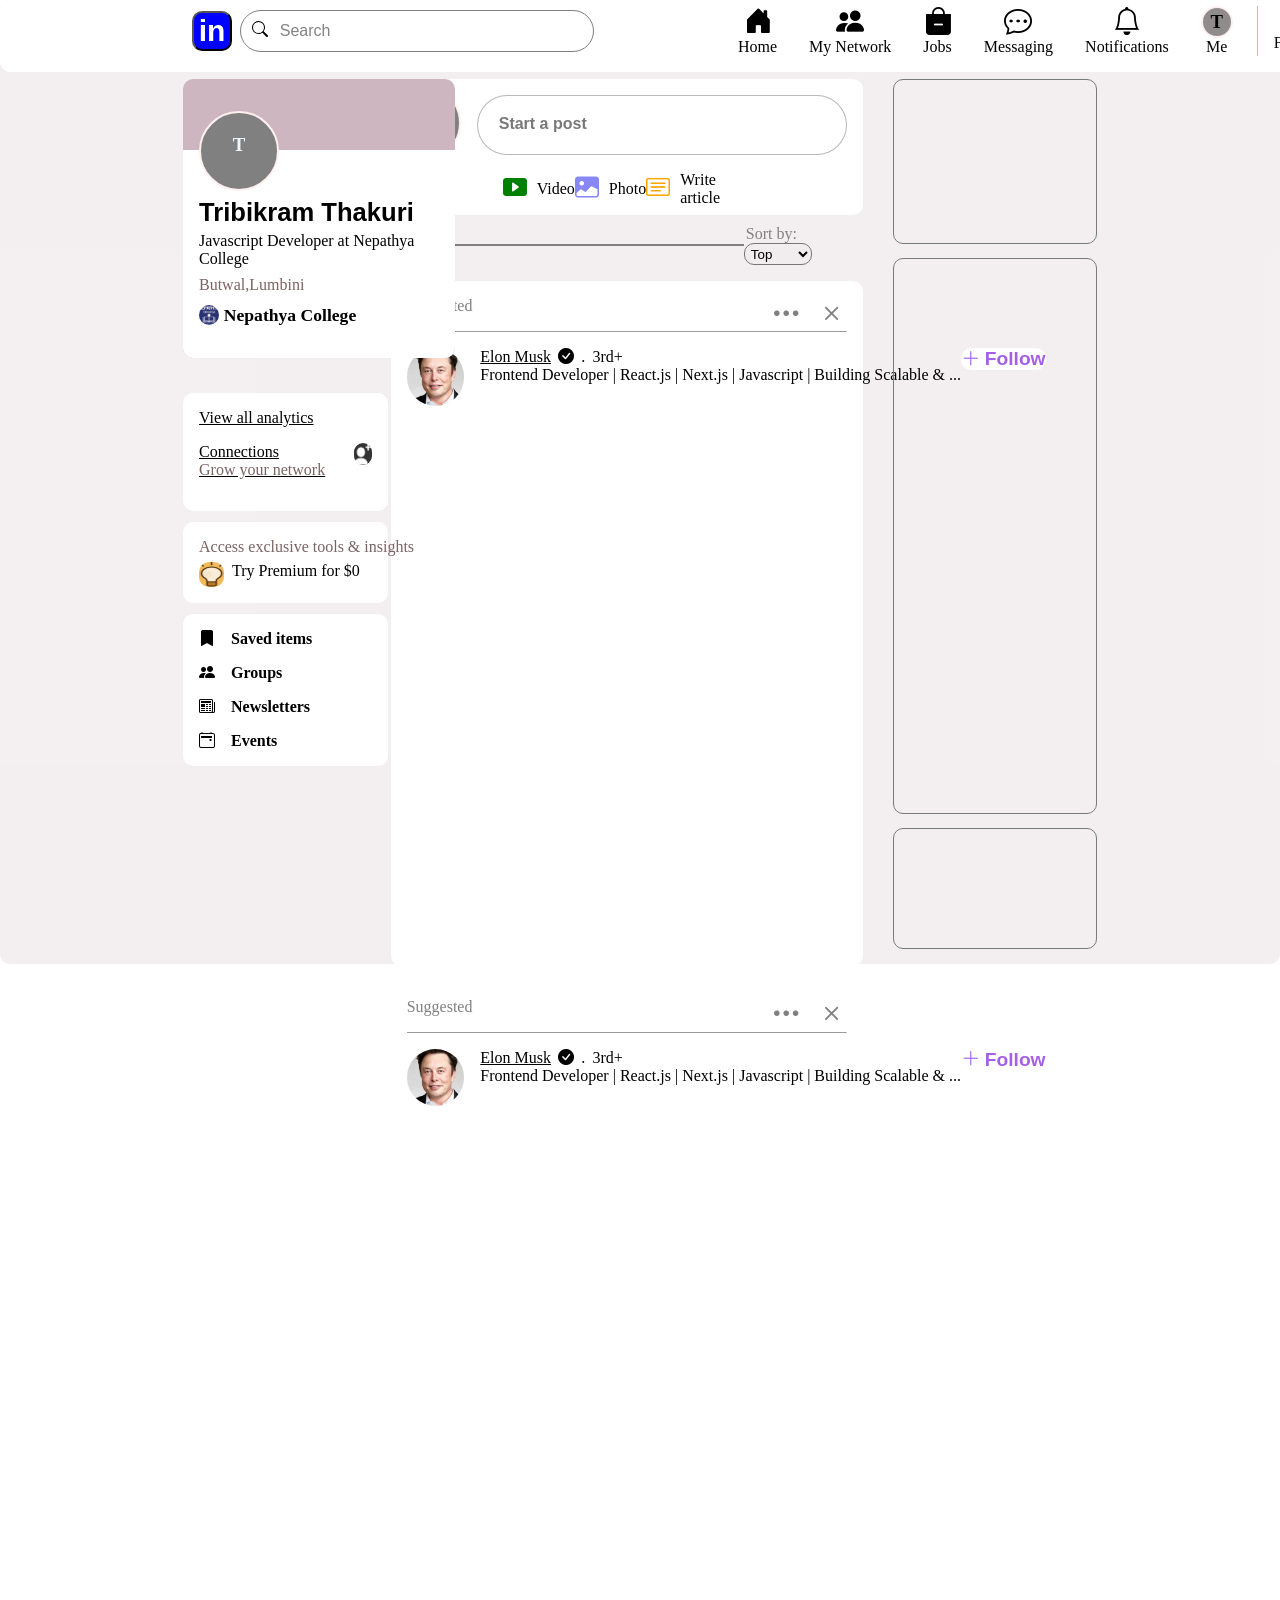
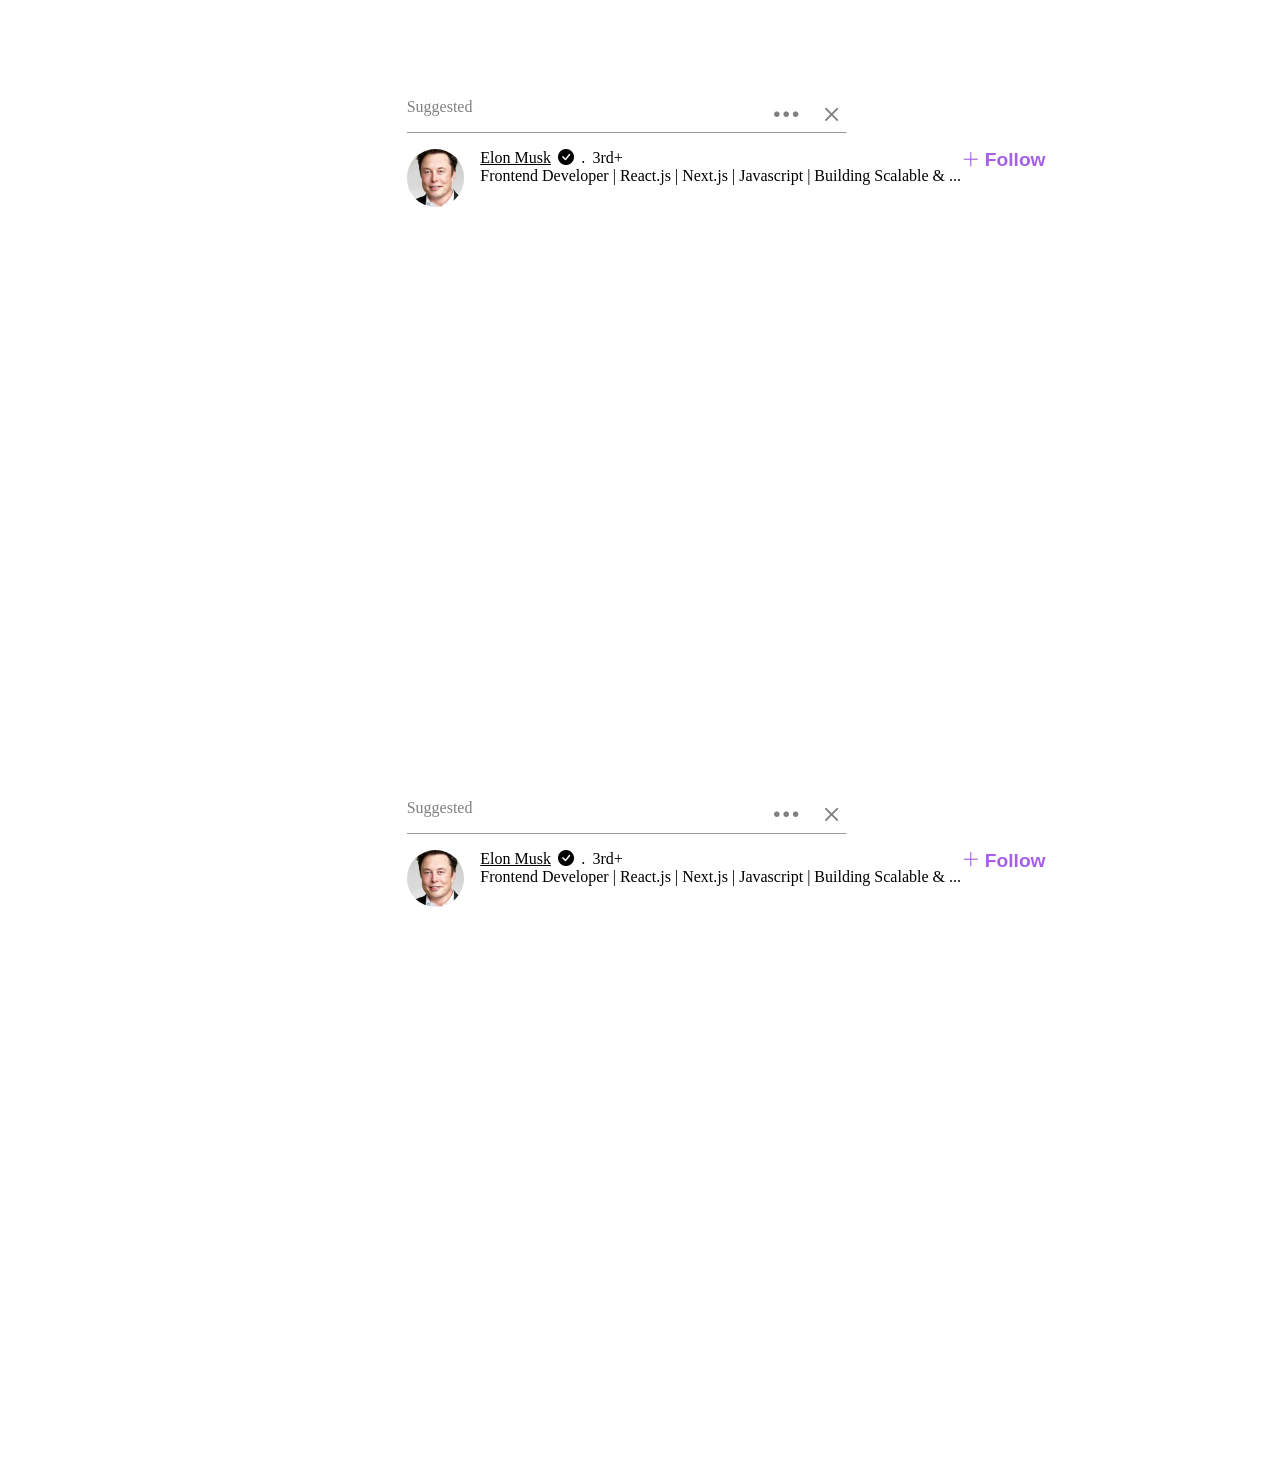
==== index.html @ 41b56f92 "Add initial HTML structure, CSS styles, and image assets for LinkedIn homepage" ====
<!doctype html>
<html lang="en">
  <head>
    <meta charset="UTF-8" />
    <meta name="viewport" content="width=device-width, initial-scale=1.0" />
    <title>LinkedIn</title>
    <link rel="stylesheet" href="./style.css" />
    <link
      rel="stylesheet"
      href="https://cdn.jsdelivr.net/npm/bootstrap-icons@1.13.1/font/bootstrap-icons.min.css"
    />
  </head>
  <body>
    <nav class="navbar">
      <div class="logoNsearch">
        <button class="btn_in">in</button>
        <div class="search-container">
          <input type="text" class="search" placeholder="Search" />
        </div>
      </div>

      <div class="navbar_middle_icon">
        <div class="home">
          <i class="bi bi-house-door-fill"></i>
          <span>Home</span>
        </div>
        <div class="my_network">
          <i class="bi bi-people-fill"></i>
          <span>My Network</span>
        </div>
        <div class="jobs">
          <i class="bi bi-bag-dash-fill"></i>
          <span>Jobs</span>
        </div>
        <div class="messaging">
          <i class="bi bi-chat-dots"></i>
          <span>Messaging</span>
        </div>
        <div class="notification">
          <i class="bi bi-bell"></i>
          <span>Notifications</span>
        </div>
        <div class="me">
          <div class="navbar_profile">
            <h3>T</h3>
          </div>
          <span>Me</span>
        </div>
      </div>
      <div class="navbar_last_icon">
        <div class="business">
          <i class="bi bi-grid-3x3-gap-fill"></i>
          <span>For Business</span>
        </div>
        <div class="try_premium">
          <i class=""></i>
          <span>Try Premium for $0</span>
        </div>
      </div>
    </nav>

    <section class="main_sec">
      <section class="sec" id="sec1">
        <div class="sec1_box1">
          <div class="sec1_box1_profile">
            <h1>T</h1>
          </div>
          <div class="bio">
            <p class="bio_name">Tribikram Thakuri</p>
            <p class="bio_prof">Javascript Developer at Nepathya College</p>
            <p class="bio_address">Butwal,Lumbini</p>
            <div class="bio_college">
              <img
                src="./NepathyaCollege_Web_png-87c6f267.png"
                class="bio_clzLogo"
              />
              <p class="bio_clzName">Nepathya College</p>
            </div>
          </div>
        </div>

        <div class="sec1_box2">
          <a href="#" class="first_link">View all analytics</a>
          <a href="#" class="second_link">
            <div class="second_link_span">
              <span>Connections</span>
              <span class="sec1_box2_second_span">Grow your network</span>
            </div>

            <img src="./download.jpg" alt="add_icon" />
          </a>
        </div>

        <div class="sec1_box3">
          <span class="sec1_box3_firstSpan"
            >Access exclusive tools & insights</span
          >
          <div class="sec1_box3_premium">
            <img
              class="premium_icon"
              src="./stock-vector-icons-logo-set-reactions-emoji-template-connection-modern-vector-like-love-celebrate-hand-giving-2136554535.jpg"
              alt="premium-icon"
            />
            <span class="sec1_box3_secondSpan">Try Premium for $0</span>
          </div>
        </div>

        <div class="sec1_box4">
          <div class="sec1_box4_first">
            <i class="bi bi-bookmark-fill"></i>
            <span class="sec1_box4_span">Saved items</span>
          </div>
          <div class="sec1_box4_second">
            <i class="bi bi-people-fill"></i>
            <span class="sec1_box4_span">Groups</span>
          </div>
          <div class="sec1_box4_third">
            <i class="bi bi-newspaper"></i>
            <span class="sec1_box4_span">Newsletters</span>
          </div>
          <div class="sec1_box4_fourth">
            <i class="bi bi-calendar2-event"></i>
            <span class="sec1_box4_span">Events</span>
          </div>
        </div>
      </section>

      <section class="sec" id="sec2">
        <div class="sec2_box1">
          <div class="sec2_box1_first">
            <div class="sec2_box1_first_flex">
              <div class="sec2_box1_profile">
                <h1>T</h1>
              </div>
              <input
                class="sec2_box1_firstText"
                type="text"
                placeholder="Start a post"
              />
            </div>

            <div class="sec2_box1_second">
              <div class="sec2_box1_video">
                <i class="bi bi-play-btn-fill"></i>
                <span>Video</span>
              </div>
              <div class="sec2_box1_photo">
                <i class="bi bi-image-fill"></i>
                <span>Photo</span>
              </div>
              <div class="sec2_box1_writeArticle">
                <i class="bi bi-card-text"></i>
                <span>Write article</span>
              </div>
            </div>
          </div>
        </div>

        <div class="sec2_extra">
          <div class="hr"></div>

          <div class="sec2_extra_option">
            <label for="selectOption">Sort by:</label>
            <select name="selectOption" id="selectOption">
              <option value="top">Top</option>
              <option value="recent">Recent</option>
            </select>
          </div>
        </div>

        <div class="sec2_box2">
          <div class="top">
            <span class="top_word">Suggested</span>
            <div class="top_icon">
              <i class="bi bi-three-dots"></i>
              <i class="bi bi-x"></i>
            </div>
          </div>

          <hr />

          <div class="bottom">
            <div class="sec2_box2_profile">
              <img src="./images.webp" alt="profile_image" />
            </div>
            <div class="sec2_box2_text">
              <div class="name">
                <a href="#">Elon Musk</a>
                <i class="bi bi-check-circle-fill"></i>
                <span>.</span>
                <span>3rd+</span>
              </div>
              <div class="profession">
                <p>
                  Frontend Developer | React.js | Next.js | Javascript |
                  Building Scalable & ...
                </p>
              </div>
            </div>
            <div class="div_follow">
              <button class="btn_follow">
                <i class="bi bi-plus-lg"></i>
                <span>Follow</span>
              </button>
            </div>
          </div>
        </div>
        <div class="sec2_box2">
          <div class="top">
            <span class="top_word">Suggested</span>
            <div class="top_icon">
              <i class="bi bi-three-dots"></i>
              <i class="bi bi-x"></i>
            </div>
          </div>

          <hr />

          <div class="bottom">
            <div class="sec2_box2_profile">
              <img src="./images.webp" alt="profile_image" />
            </div>
            <div class="sec2_box2_text">
              <div class="name">
                <a href="#">Elon Musk</a>
                <i class="bi bi-check-circle-fill"></i>
                <span>.</span>
                <span>3rd+</span>
              </div>
              <div class="profession">
                <p>
                  Frontend Developer | React.js | Next.js | Javascript |
                  Building Scalable & ...
                </p>
              </div>
            </div>
            <div class="div_follow">
              <button class="btn_follow">
                <i class="bi bi-plus-lg"></i>
                <span>Follow</span>
              </button>
            </div>
          </div>
        </div>
        <div class="sec2_box2">
          <div class="top">
            <span class="top_word">Suggested</span>
            <div class="top_icon">
              <i class="bi bi-three-dots"></i>
              <i class="bi bi-x"></i>
            </div>
          </div>

          <hr />

          <div class="bottom">
            <div class="sec2_box2_profile">
              <img src="./images.webp" alt="profile_image" />
            </div>
            <div class="sec2_box2_text">
              <div class="name">
                <a href="#">Elon Musk</a>
                <i class="bi bi-check-circle-fill"></i>
                <span>.</span>
                <span>3rd+</span>
              </div>
              <div class="profession">
                <p>
                  Frontend Developer | React.js | Next.js | Javascript |
                  Building Scalable & ...
                </p>
              </div>
            </div>
            <div class="div_follow">
              <button class="btn_follow">
                <i class="bi bi-plus-lg"></i>
                <span>Follow</span>
              </button>
            </div>
          </div>
        </div>
        <div class="sec2_box2">
          <div class="top">
            <span class="top_word">Suggested</span>
            <div class="top_icon">
              <i class="bi bi-three-dots"></i>
              <i class="bi bi-x"></i>
            </div>
          </div>

          <hr />

          <div class="bottom">
            <div class="sec2_box2_profile">
              <img src="./images.webp" alt="profile_image" />
            </div>
            <div class="sec2_box2_text">
              <div class="name">
                <a href="#">Elon Musk</a>
                <i class="bi bi-check-circle-fill"></i>
                <span>.</span>
                <span>3rd+</span>
              </div>
              <div class="profession">
                <p>
                  Frontend Developer | React.js | Next.js | Javascript |
                  Building Scalable & ...
                </p>
              </div>
            </div>
            <div class="div_follow">
              <button class="btn_follow">
                <i class="bi bi-plus-lg"></i>
                <span>Follow</span>
              </button>
            </div>
          </div>
        </div>
      </section>

      <section class="sec" id="sec3">
        <div class="sec3_box1"></div>

        <div class="sec3_box2"></div>
        <div class="sec3_box3"></div>
      </section>
    </section>
  </body>
</html>
---- style.css ----
* {
  border-radius: 10px;
  margin: 0;
  padding: 0;
}
body {
  position: relative;
}
.navbar {
  background-color: white;
  /* margin-bottom: 8px; */
  /* margin-top: 8px; */
  /* padding-left: 12rem;
  padding-right: 12rem;
  padding-bottom: 1rem; */
  padding: 0.4rem 12rem 1rem 12rem;
  display: flex;
  gap: 1rem;
  top: 0;
  position: fixed;
  z-index: 100;
}
.logoNsearch {
  display: flex;
  gap: 0.5rem;
  align-items: center;
  & input {
    width: 22rem;
    height: 2.5rem;
    border-radius: 4rem;
    border: 1px solid grey;
    outline: none;
  }
  input::placeholder {
    color: rgb(132, 131, 131);
    font-weight: 100;
  }
}
.search-container {
  position: relative;
}

.search-container::before {
  content: url("data:image/svg+xml,<svg xmlns='http://www.w3.org/2000/svg' width='16' height='16' fill='currentColor' class='bi bi-search' viewBox='0 0 16 16'><path d='M11.742 10.344a6.5 6.5 0 1 0-1.397 1.398h-.001q.044.06.098.115l3.85 3.85a1 1 0 0 0 1.415-1.414l-3.85-3.85a1 1 0 0 0-.115-.1zM12 6.5a5.5 5.5 0 1 1-11 0 5.5 5.5 0 0 1 11 0'/></svg>");
  position: absolute;
  left: 12px;
  top: 50%;
  transform: translateY(-50%);
  color: gray;
  pointer-events: none;
}

.search {
  &::placeholder {
    padding-left: 11%;
  }
}
.btn_in {
  background-color: blue;
  color: white;
  align-items: center;
  font-size: 30px;
  font-weight: 600;
  height: 2.5rem;
  width: 2.5rem;
  border-radius: none;
}
.navbar_middle_icon {
  display: flex;
  gap: 2rem;
  align-items: center;
  border-right: 1px solid rgb(220, 175, 175);
  border-top-right-radius: 0;
  border-bottom-right-radius: 0;
  padding-right: 1.5rem;
  margin-left: 8rem;
}
.home {
  display: flex;
  flex-direction: column;
  justify-content: center;
  text-align: center;
  &:hover {
    cursor: pointer;
  }
  & i {
    font-size: 28px;
  }
}
.my_network {
  display: flex;
  flex-direction: column;
  justify-content: center;
  text-align: center;
  &:hover {
    cursor: pointer;
  }
  & i {
    font-size: 28px;
  }
  & span {
    white-space: nowrap;
  }
}
.jobs {
  display: flex;
  flex-direction: column;
  justify-content: center;
  text-align: center;
  &:hover {
    cursor: pointer;
  }
  & i {
    font-size: 28px;
  }
}
.messaging {
  display: flex;
  flex-direction: column;
  justify-content: center;
  text-align: center;
  &:hover {
    cursor: pointer;
  }
  & i {
    font-size: 28px;
  }
}
.notification {
  display: flex;
  flex-direction: column;
  justify-content: center;
  text-align: center;
  &:hover {
    cursor: pointer;
  }
  & i {
    font-size: 28px;
  }
}
.me {
  display: flex;
  flex-direction: column;
  justify-content: center;
  text-align: center;
  &:hover {
    cursor: pointer;
  }
}
.navbar_profile {
  border-radius: 50%;
  border: 2px solid rgb(255, 240, 240);
  height: 2rem;
  width: 2rem;
  background-color: rgb(144, 140, 140);
  box-sizing: border-box;
  align-items: center;
  display: flex;
  justify-content: center;
}

.navbar_last_icon {
  display: flex;
  gap: 1rem;
}
.business {
  display: flex;
  flex-direction: column;
  justify-content: center;
  text-align: center;
  &:hover {
    cursor: pointer;
  }
  & i {
    font-size: 20px;
  }
  & span {
    white-space: nowrap;
  }
}
.try_premium {
  display: flex;
  flex-direction: column;
  justify-content: center;
  /* text-align: center; */
  align-items: center;
  &:hover {
    cursor: pointer;
  }
  & i {
    font-size: 20px;
    color: goldenrod;
    width: 1.2rem;
    height: 1.2rem;
    border-radius: unset;
    background: linear-gradient(
      45deg,
      goldenrod,
      goldenrod,
      goldenrod,
      goldenrod,
      goldenrod,
      goldenrod,
      goldenrod,
      goldenrod,
      goldenrod,
      goldenrod,
      goldenrod,
      goldenrod,
      goldenrod,
      goldenrod,
      goldenrod,
      goldenrod,
      goldenrod,
      goldenrod,
      goldenrod,
      goldenrod,
      goldenrod,
      goldenrod,
      goldenrod,
      goldenrod,
      goldenrod,
      goldenrod,
      goldenrod,
      goldenrod,
      goldenrod,
      goldenrod,
      goldenrod,
      black 50%,
      goldenrod,
      goldenrod,
      goldenrod,
      goldenrod,
      goldenrod,
      goldenrod,
      goldenrod,
      goldenrod,
      goldenrod,
      goldenrod,
      goldenrod,
      goldenrod
    );
  }
  & span {
    white-space: nowrap;
  }
}

.main_sec {
  background-color: rgba(241, 236, 238, 0.813);
  display: flex;
  flex-direction: row;
  padding-left: 10.5rem;
  padding-right: 10.5rem;
  padding-top: 4rem;
  height: 100vh;
  position: relative !important;
}
.sec {
  margin: 15px;
}
#sec1 {
  width: 16%;
  display: flex;
  flex-direction: column;
  position: fixed !important;
  /* top: 20%; */
}
#sec2 {
  width: 50%;
  padding-left: 22%;
}
#sec3 {
  width: 45%;
}
.sec1_box1 {
  height: 30%;
  min-width: 17rem;
  background-color: rgb(205, 182, 191);
  /* padding: 1rem; */
  /* border: 1px solid rgb(117, 125, 120); */
  /* border-radius: 7px; */
}
.sec1_box2 {
  height: 10%;
  margin-top: 35px;
  /* border: 1px solid rgb(117, 125, 120); */
  padding: 1rem;
  display: flex;
  flex-direction: column;
  background-color: white;
  /* border-radius: 7px; */
}
.sec1_box3 {
  height: 7%;
  margin-top: 11px;
  /* border: 1px solid rgb(117, 125, 120); */
  padding: 1rem;
  background-color: white;
  /* border-radius: 7px; */
}
.sec1_box4 {
  height: 15%;
  margin-top: 11px;
  /* border: 1px solid rgb(117, 125, 120); */
  padding: 1rem;
  background-color: white;
  /* border-radius: 7px; */
  display: flex;
  flex-direction: column;
  gap: 1rem;
}
.sec2_box1 {
  height: 12%;
  background-color: white;
  padding: 1rem !important;
}
.sec2_box2 {
  height: 75%;
  padding: 1rem;
  /* border: 1px solid rgb(117, 125, 120); */
  margin-top: 16px;
  /* border-radius: 7px; */
  background-color: white;
}
.sec3_box1 {
  height: 15%;
  border: 1px solid rgb(117, 125, 120);
  padding: 1rem;
}
.sec3_box2 {
  height: 60%;
  border: 1px solid rgb(117, 125, 120);
  margin-top: 14px;
  padding: 1rem;
}
.sec3_box3 {
  height: 10%;
  border: 1px solid rgb(117, 125, 120);
  margin-top: 14px;
  padding: 1rem;
}

.sec1_box1_profile {
  border-radius: 50%;
  border: 2px solid rgb(255, 240, 240);
  height: 5rem;
  width: 5rem;
  background-color: gray;
  box-sizing: border-box;
  position: absolute;
  margin-left: 1rem;
  margin-top: 2rem;
  padding: 1.3rem;
  &:hover {
    cursor: pointer;
  }
}
h1 {
  display: flex;
  justify-content: center;
  color: aliceblue;
}

.bio {
  background-color: white;
  height: 68%;
  padding: 1rem;
  margin-top: 26%;
  border-top-left-radius: 0;
  border-top-right-radius: 0;
}

.bio_name {
  white-space: nowrap;
  font-size: 1.6em;
  font-weight: 600;
  font-family: "Gill Sans", "Gill Sans MT", Calibri, "Trebuchet MS", sans-serif;
  margin-top: 2rem;
  &:hover {
    cursor: pointer;
  }
}
.bio_prof {
  font-size: 1em;
  margin-top: 0.3rem;
  &:hover {
    cursor: pointer;
  }
}
.bio_address {
  font-size: 1em;
  margin-top: 0.5rem;
  color: rgb(123, 99, 99);
  &:hover {
    cursor: pointer;
  }
}
.bio_college {
  display: flex;
  align-items: center;
  gap: 0.3rem;
  margin-top: 0.7rem;
  margin-bottom: 1rem;
  &:hover {
    cursor: pointer;
  }
}
.bio_clzLogo {
  height: 20px;
  width: 20px;
  border-radius: 50%;
  &:hover {
    cursor: pointer;
  }
}
.bio_clzName {
  font-size: 1.1em;
  font-weight: bold;
  font-family: "Times New Roman", Times, serif;
  &:hover {
    cursor: pointer;
  }
}
a {
  color: black;
  margin-bottom: 1rem;
  font-family: Cambria, Cochin, Georgia, Times, "Times New Roman", serif;
}
.sec1_box2_second_span {
  display: flex;
  color: rgb(123, 99, 99);
}
a img {
  height: 22px;
  width: 18px;
  background-color: black;
}
.second_link {
  display: flex;
  justify-content: space-between;
}
.sec1_box3_firstSpan {
  color: rgb(123, 99, 99);
  font-weight: lighter;
  white-space: nowrap;
}
.sec1_box3 {
  &:hover {
    cursor: pointer;
    .sec1_box3_secondSpan {
      color: rgb(85, 72, 201);
    }
  }
}
.sec1_box3_premium {
  display: flex;
  gap: 0.5rem;
  margin-top: 0.4rem;
}

.premium_icon {
  width: 25px;
  height: 25px;
}

.sec1_box4_first {
  /* padding-left: 1rem; */
  display: flex;
  gap: 1rem;
  &:hover {
    cursor: pointer;
  }
}
.sec1_box4_second {
  /* padding-left: 1rem; */
  display: flex;
  gap: 1rem;
  &:hover {
    cursor: pointer;
  }
}
.sec1_box4_third {
  /* padding-left: 1rem; */
  display: flex;
  gap: 1rem;
  &:hover {
    cursor: pointer;
  }
}
.sec1_box4_fourth {
  /* padding-left: 1rem; */
  display: flex;
  gap: 1rem;
  &:hover {
    cursor: pointer;
  }
}
.first_img {
  width: 25px;
  height: 25px;
}
.second_img {
  width: 25px;
  height: 25px;
}
.third_img {
  width: 25px;
  height: 25px;
}
.fourth_img {
  width: 25px;
  height: 25px;
}
.sec1_box4_span {
  font-weight: bold;
}

.sec2_box1_profile {
  border-radius: 50%;
  border: 2px solid rgb(255, 240, 240);
  height: 3.5rem;
  width: 3.5rem;
  background-color: gray;
  box-sizing: border-box;
  margin-left: 1rem;
  /* margin-top: 1rem; */
  display: flex;
  justify-content: center;
  align-items: center;

  &:hover {
    cursor: pointer;
  }
}
.sec2_box1_first_flex {
  display: flex;
  gap: 1rem;
}
.sec2_box1_firstText {
  width: 34rem;
  height: 3rem;
  border-radius: 4rem;
  border: 0.3px solid rgba(128, 128, 128, 0.553);
  outline: none;
  padding: 0.3rem;
  &:hover {
    cursor: pointer;
    background-color: rgb(247, 241, 241);
  }
}
input::placeholder {
  font-weight: bold;
  color: rgba(0, 0, 0, 0.53);
  font-size: 1.2em;
  padding: 1rem;
}
.sec2_box1_second {
  padding: 1rem;
  padding-left: 6rem;
  padding-right: 6rem;
  display: flex;
  justify-content: space-between;
}
.sec2_box1_video {
  gap: 10px;
  display: flex;
  align-items: center;
  &:hover {
    cursor: pointer;
  }
}
.sec2_box1_photo {
  gap: 10px;
  display: flex;
  align-items: center;
  &:hover {
    cursor: pointer;
  }
}
.sec2_box1_writeArticle {
  gap: 10px;
  display: flex;
  align-items: center;
  &:hover {
    cursor: pointer;
  }
}

.sec2_box1_second i {
  font-size: 24px;
}
.sec2_box1_video i {
  color: green;
}
.sec2_box1_photo i {
  color: rgb(135, 135, 245);
}
.sec2_box1_writeArticle i {
  color: orange;
}

.sec2_extra {
  display: flex;
  margin-top: 0.6rem;
  justify-content: space-between;
  align-items: center;
  & .hr {
    cursor: pointer;
    border-bottom: 2px solid grey;
    width: 80%;
    border-radius: unset;
  }
}
.sec2_extra_option {
  & label,
  select {
    padding: 0.1rem;

    &:hover {
      cursor: pointer !important;
    }
  }
  &:hover {
    cursor: pointer !important;
  }
}
.sec2_extra_option label {
  color: grey;
}
.sec2_extra_option select {
  background-color: rgba(241, 236, 238, 0.813);
}
.top {
  display: flex;
  justify-content: space-between;
}
.top_word {
  color: grey;
}
.top_icon {
  display: flex;
  gap: 1rem;
}
.top_icon i {
  font-size: 30px;
  font-weight: lighter;
  color: gray;
  &:hover {
    cursor: pointer;
  }
}
.sec2_box2 hr {
  border-bottom: 0px solid grey;
}

.sec2_box2_profile img {
  object-fit: cover;
  width: 3.6rem;
  aspect-ratio: 1/1;
  border-radius: 50%;
  &:hover {
    cursor: pointer;
  }
}

.bottom {
  margin-top: 1rem;
  display: flex;
  margin-left: 0;
}
.sec2_box2_text {
  margin: 1rem;
  margin-top: 0;
  margin-right: 0;
  &:hover {
    cursor: pointer;
  }
  & a:hover {
    color: blue;
  }
  & i,
  span {
    margin-left: 0.2rem;
  }
  .profession {
    & p {
      &:hover {
        cursor: pointer;
      }
      white-space: nowrap;
    }
  }
}

.btn_follow {
  background-color: white;
  font-size: larger;
  font-weight: bold;
  border: none;
  display: flex;
  gap: 0.3rem;
  align-items: center;
  color: rgb(166, 96, 231);
}
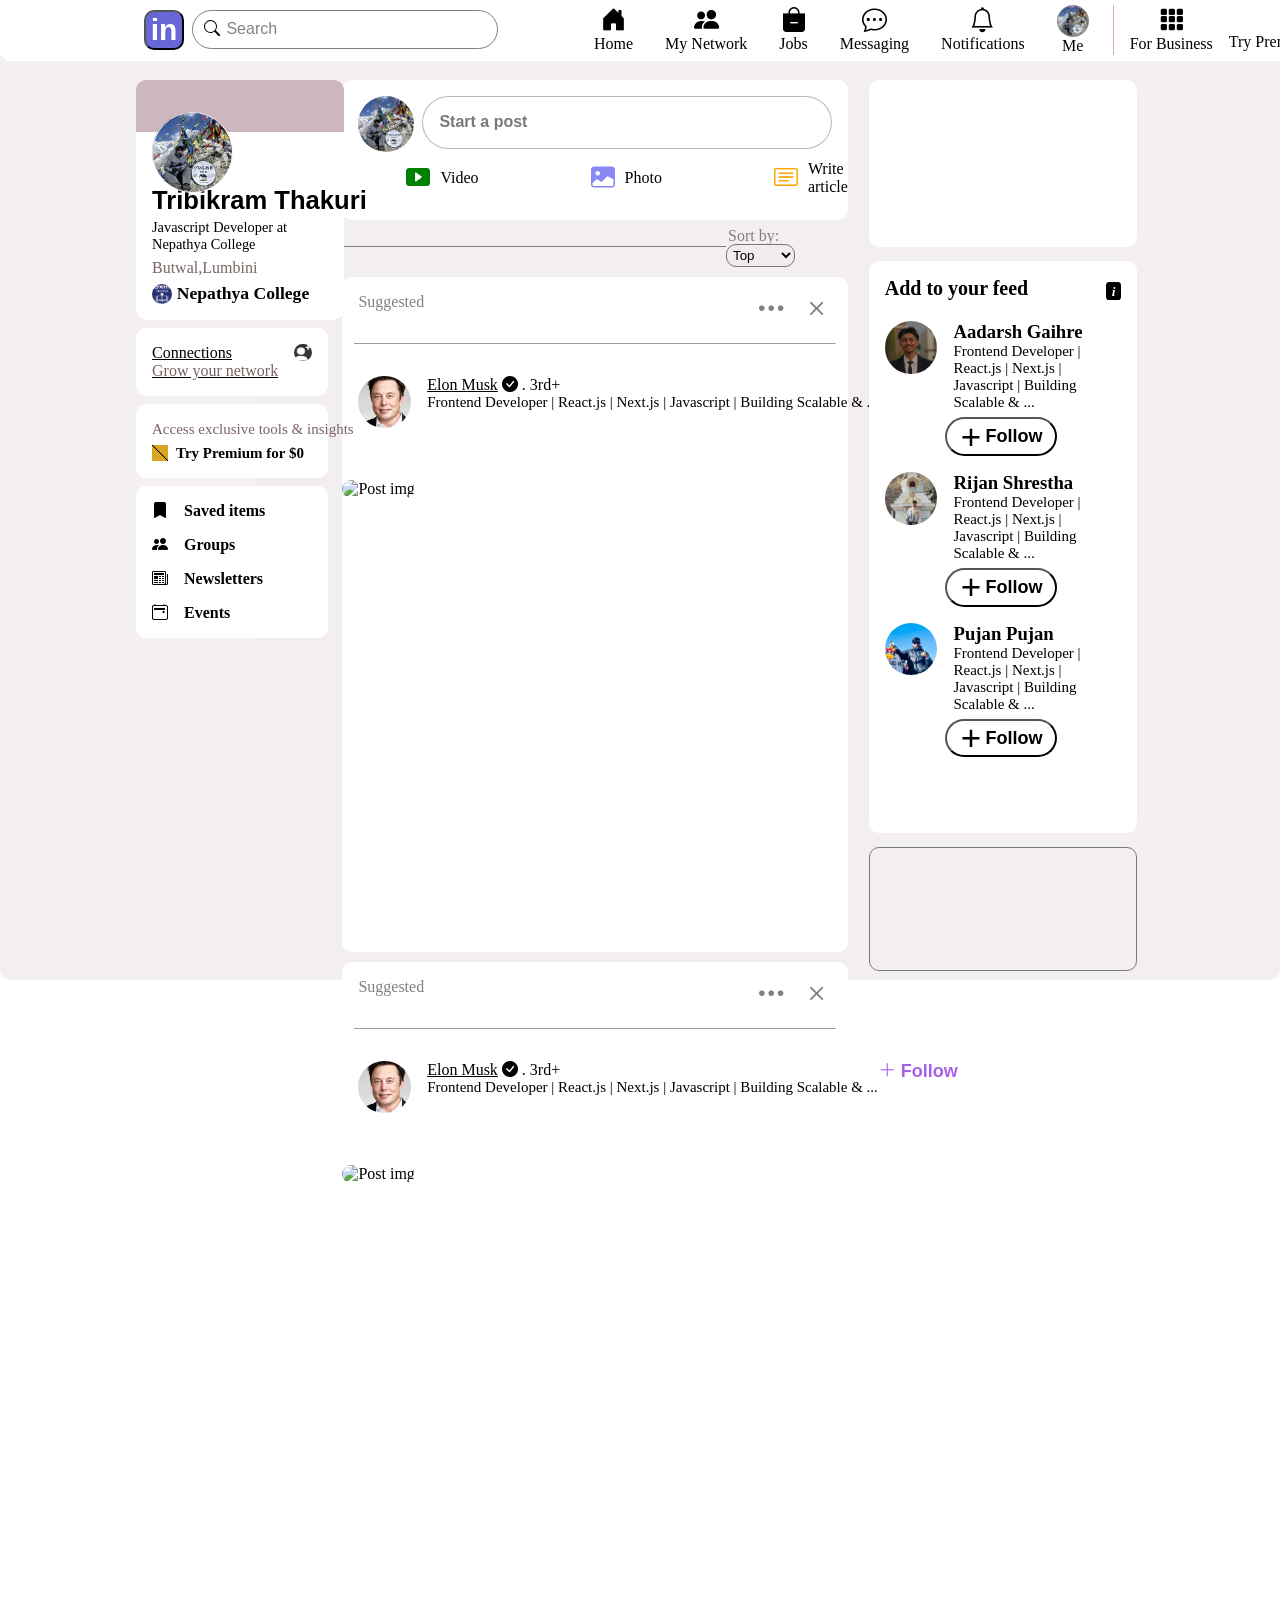
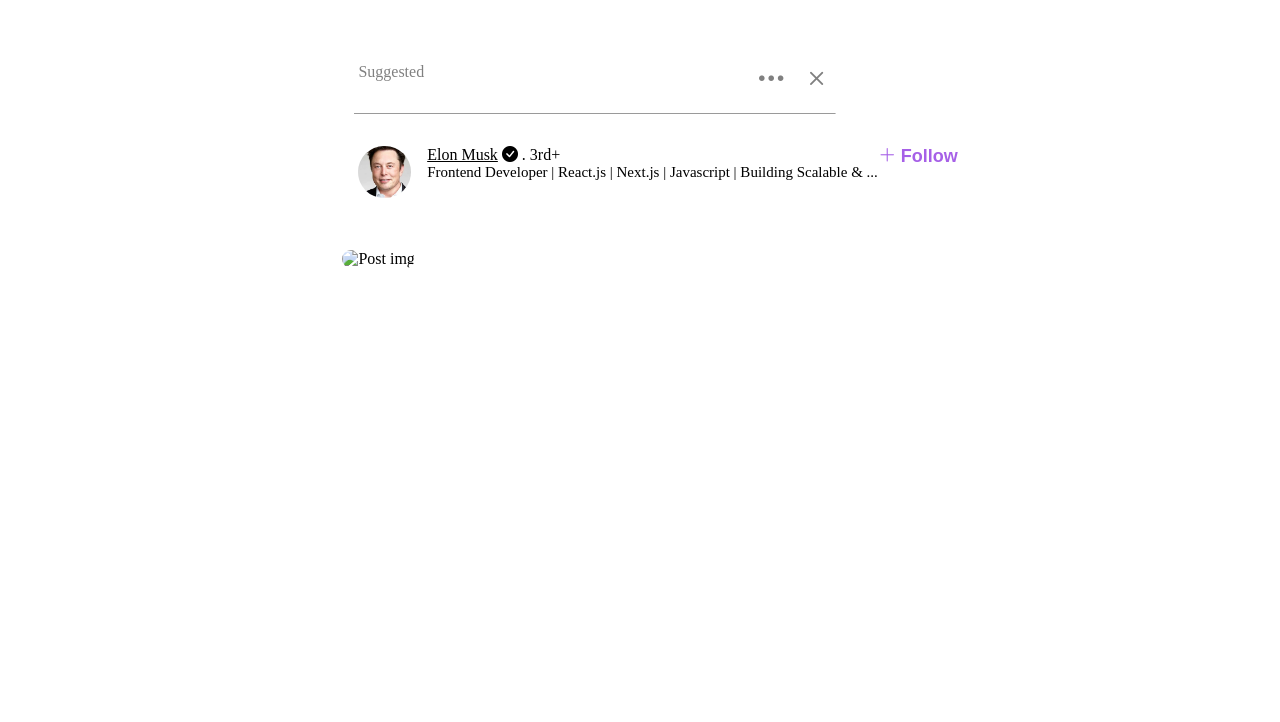
==== commit 3314b151: "Add new images and update HTML structure for profile sections" ====
--- a/index.html
+++ b/index.html
@@ -13,7 +13,9 @@
   <body>
     <nav class="navbar">
       <div class="logoNsearch">
-        <button class="btn_in">in</button>
+        <button class="btn_in">
+          <span class="txt_in">in</span>
+        </button>
         <div class="search-container">
           <input type="text" class="search" placeholder="Search" />
         </div>
@@ -42,7 +44,7 @@
         </div>
         <div class="me">
           <div class="navbar_profile">
-            <h3>T</h3>
+            <img src="./IMG_8047_result.jpg" alt="" />
           </div>
           <span>Me</span>
         </div>
@@ -53,7 +55,7 @@
           <span>For Business</span>
         </div>
         <div class="try_premium">
-          <i class=""></i>
+          <i></i>
           <span>Try Premium for $0</span>
         </div>
       </div>
@@ -63,7 +65,7 @@
       <section class="sec" id="sec1">
         <div class="sec1_box1">
           <div class="sec1_box1_profile">
-            <h1>T</h1>
+            <img src="./IMG_8047_result.jpg" alt="" />
           </div>
           <div class="bio">
             <p class="bio_name">Tribikram Thakuri</p>
@@ -80,7 +82,6 @@
         </div>
 
         <div class="sec1_box2">
-          <a href="#" class="first_link">View all analytics</a>
           <a href="#" class="second_link">
             <div class="second_link_span">
               <span>Connections</span>
@@ -95,12 +96,8 @@
           <span class="sec1_box3_firstSpan"
             >Access exclusive tools & insights</span
           >
-          <div class="sec1_box3_premium">
-            <img
-              class="premium_icon"
-              src="./stock-vector-icons-logo-set-reactions-emoji-template-connection-modern-vector-like-love-celebrate-hand-giving-2136554535.jpg"
-              alt="premium-icon"
-            />
+          <div class="sec1_try_premium">
+            <i class=""></i>
             <span class="sec1_box3_secondSpan">Try Premium for $0</span>
           </div>
         </div>
@@ -130,7 +127,7 @@
           <div class="sec2_box1_first">
             <div class="sec2_box1_first_flex">
               <div class="sec2_box1_profile">
-                <h1>T</h1>
+                <img src="./IMG_8047_result.jpg" alt="" />
               </div>
               <input
                 class="sec2_box1_firstText"
@@ -167,7 +164,6 @@
             </select>
           </div>
         </div>
-
         <div class="sec2_box2">
           <div class="top">
             <span class="top_word">Suggested</span>
@@ -197,14 +193,19 @@
                 </p>
               </div>
             </div>
-            <div class="div_follow">
-              <button class="btn_follow">
-                <i class="bi bi-plus-lg"></i>
-                <span>Follow</span>
-              </button>
-            </div>
-          </div>
-        </div>
+            <button class="btn_follow">
+              <i class="bi bi-plus-lg"></i>
+              <span>Follow</span>
+            </button>
+          </div>
+          <div class="sec2_img">
+            <img
+              src="https://picsum.photos/seed/linkedin-10/624/354"
+              alt="Post img"
+            />
+          </div>
+        </div>
+
         <div class="sec2_box2">
           <div class="top">
             <span class="top_word">Suggested</span>
@@ -234,14 +235,19 @@
                 </p>
               </div>
             </div>
-            <div class="div_follow">
-              <button class="btn_follow">
-                <i class="bi bi-plus-lg"></i>
-                <span>Follow</span>
-              </button>
-            </div>
-          </div>
-        </div>
+            <button class="btn_follow">
+              <i class="bi bi-plus-lg"></i>
+              <span>Follow</span>
+            </button>
+          </div>
+          <div class="sec2_img">
+            <img
+              src="https://picsum.photos/seed/linkedin-10/624/354"
+              alt="Post img"
+            />
+          </div>
+        </div>
+
         <div class="sec2_box2">
           <div class="top">
             <span class="top_word">Suggested</span>
@@ -271,57 +277,99 @@
                 </p>
               </div>
             </div>
-            <div class="div_follow">
-              <button class="btn_follow">
-                <i class="bi bi-plus-lg"></i>
-                <span>Follow</span>
-              </button>
-            </div>
-          </div>
-        </div>
-        <div class="sec2_box2">
-          <div class="top">
-            <span class="top_word">Suggested</span>
-            <div class="top_icon">
-              <i class="bi bi-three-dots"></i>
-              <i class="bi bi-x"></i>
-            </div>
-          </div>
-
-          <hr />
-
-          <div class="bottom">
-            <div class="sec2_box2_profile">
-              <img src="./images.webp" alt="profile_image" />
-            </div>
-            <div class="sec2_box2_text">
-              <div class="name">
-                <a href="#">Elon Musk</a>
-                <i class="bi bi-check-circle-fill"></i>
-                <span>.</span>
-                <span>3rd+</span>
-              </div>
-              <div class="profession">
-                <p>
-                  Frontend Developer | React.js | Next.js | Javascript |
-                  Building Scalable & ...
-                </p>
-              </div>
-            </div>
-            <div class="div_follow">
-              <button class="btn_follow">
-                <i class="bi bi-plus-lg"></i>
-                <span>Follow</span>
-              </button>
-            </div>
+            <button class="btn_follow">
+              <i class="bi bi-plus-lg"></i>
+              <span>Follow</span>
+            </button>
+          </div>
+          <div class="sec2_img">
+            <img
+              src="https://picsum.photos/seed/linkedin-10/624/354"
+              alt="Post img"
+            />
           </div>
         </div>
       </section>
 
       <section class="sec" id="sec3">
         <div class="sec3_box1"></div>
-
-        <div class="sec3_box2"></div>
+        <div class="sec3_box2">
+          <div class="add_to_feed">
+            <span class="text_feed">Add to your feed</span>
+            <span class="i">i</span>
+          </div>
+          <div class="follow_ppl">
+            <div class="follow_ppl_first">
+              <div class="sec2_box2_profile">
+                <img src="./155184299.jpg" alt="profile_image" />
+              </div>
+              <div class="follow_ppl_first_text">
+                <div class="name">
+                  <h3 href="#">Aadarsh Gaihre</h3>
+                </div>
+                <div class="profession">
+                  <p>
+                    Frontend Developer | React.js | Next.js | Javascript |
+                    Building Scalable & ...
+                  </p>
+                </div>
+              </div>
+            </div>
+            <button class="follow_ppl_btn">
+              <i>+</i>
+              <span>Follow</span>
+            </button>
+
+            <div class="follow_ppl_second">
+              <div class="sec2_box2_profile">
+                <img
+                  src="./WhatsApp Image 2026-03-18 at 2.16.47 PM.jpeg"
+                  alt="profile_image"
+                />
+              </div>
+              <div class="follow_ppl_second_text">
+                <div class="name">
+                  <h3 href="#">Rijan Shrestha</h3>
+                </div>
+                <div class="profession">
+                  <p>
+                    Frontend Developer | React.js | Next.js | Javascript |
+                    Building Scalable & ...
+                  </p>
+                </div>
+              </div>
+            </div>
+            <button class="follow_ppl_btn">
+              <i>+</i>
+              <span>Follow</span>
+            </button>
+
+            <div class="follow_ppl_third">
+              <div class="sec2_box2_profile">
+                <img
+                  src="./WhatsApp Image 2026-03-18 at 2.23.04 PM.jpeg"
+                  alt="profile_image"
+                />
+              </div>
+              <div class="follow_ppl_third_text">
+                <div class="name">
+                  <h3 href="#">Pujan Pujan</h3>
+                </div>
+                <div class="profession">
+                  <p>
+                    Frontend Developer | React.js | Next.js | Javascript |
+                    Building Scalable & ...
+                  </p>
+                </div>
+              </div>
+            </div>
+            <button class="follow_ppl_btn">
+              <i>+</i>
+              <span>Follow</span>
+            </button>
+          </div>
+        </div>
+
         <div class="sec3_box3"></div>
       </section>
     </section>
--- a/style.css
+++ b/style.css
@@ -8,13 +8,12 @@
 }
 .navbar {
   background-color: white;
-  /* margin-bottom: 8px; */
-  /* margin-top: 8px; */
-  /* padding-left: 12rem;
-  padding-right: 12rem;
-  padding-bottom: 1rem; */
-  padding: 0.4rem 12rem 1rem 12rem;
-  display: flex;
+  padding-left: 9rem;
+  padding-right: 9rem !important;
+  padding-bottom: 0.4rem;
+  padding-top: 0.3rem;
+  display: flex;
+  align-items: center;
   gap: 1rem;
   top: 0;
   position: fixed;
@@ -25,8 +24,8 @@
   gap: 0.5rem;
   align-items: center;
   & input {
-    width: 22rem;
-    height: 2.5rem;
+    width: 19rem;
+    height: 2.3rem;
     border-radius: 4rem;
     border: 1px solid grey;
     outline: none;
@@ -56,14 +55,17 @@
   }
 }
 .btn_in {
-  background-color: blue;
+  background-color: rgba(86, 86, 212, 0.897);
   color: white;
   align-items: center;
-  font-size: 30px;
-  font-weight: 600;
+  font-size: 22px;
   height: 2.5rem;
   width: 2.5rem;
   border-radius: none;
+}
+.txt_in {
+  font-weight: 900;
+  font-size: 30px;
 }
 .navbar_middle_icon {
   display: flex;
@@ -73,7 +75,7 @@
   border-top-right-radius: 0;
   border-bottom-right-radius: 0;
   padding-right: 1.5rem;
-  margin-left: 8rem;
+  margin-left: 5rem;
 }
 .home {
   display: flex;
@@ -84,7 +86,7 @@
     cursor: pointer;
   }
   & i {
-    font-size: 28px;
+    font-size: 25px;
   }
 }
 .my_network {
@@ -96,7 +98,7 @@
     cursor: pointer;
   }
   & i {
-    font-size: 28px;
+    font-size: 25px;
   }
   & span {
     white-space: nowrap;
@@ -111,7 +113,7 @@
     cursor: pointer;
   }
   & i {
-    font-size: 28px;
+    font-size: 25px;
   }
 }
 .messaging {
@@ -123,7 +125,7 @@
     cursor: pointer;
   }
   & i {
-    font-size: 28px;
+    font-size: 25px;
   }
 }
 .notification {
@@ -135,7 +137,7 @@
     cursor: pointer;
   }
   & i {
-    font-size: 28px;
+    font-size: 25px;
   }
 }
 .me {
@@ -149,7 +151,6 @@
 }
 .navbar_profile {
   border-radius: 50%;
-  border: 2px solid rgb(255, 240, 240);
   height: 2rem;
   width: 2rem;
   background-color: rgb(144, 140, 140);
@@ -157,10 +158,19 @@
   align-items: center;
   display: flex;
   justify-content: center;
+  & img{
+    /* border: 2px solid rgb(255, 240, 240); */
+  border-radius: 50%;
+  width: 30px;
+  aspect-ratio: 1/1;
+  object-fit: cover;
+  }
 }
 
 .navbar_last_icon {
   display: flex;
+  align-items: center;
+  justify-content: center;
   gap: 1rem;
 }
 .business {
@@ -172,7 +182,7 @@
     cursor: pointer;
   }
   & i {
-    font-size: 20px;
+    font-size: 25px;
   }
   & span {
     white-space: nowrap;
@@ -182,16 +192,15 @@
   display: flex;
   flex-direction: column;
   justify-content: center;
-  /* text-align: center; */
   align-items: center;
   &:hover {
     cursor: pointer;
   }
   & i {
-    font-size: 20px;
+    font-size: 25px;
     color: goldenrod;
-    width: 1.2rem;
-    height: 1.2rem;
+    width: 1.3rem;
+    height: 1.3rem;
     border-radius: unset;
     background: linear-gradient(
       45deg,
@@ -209,24 +218,8 @@
       goldenrod,
       goldenrod,
       goldenrod,
-      goldenrod,
-      goldenrod,
-      goldenrod,
-      goldenrod,
-      goldenrod,
-      goldenrod,
-      goldenrod,
-      goldenrod,
-      goldenrod,
-      goldenrod,
-      goldenrod,
-      goldenrod,
-      goldenrod,
-      goldenrod,
-      goldenrod,
-      goldenrod,
-      goldenrod,
-      black 50%,
+      rgb(219, 162, 20),
+      black 40%,
       goldenrod,
       goldenrod,
       goldenrod,
@@ -243,6 +236,7 @@
   }
   & span {
     white-space: nowrap;
+    margin-top: 4px;
   }
 }
 
@@ -250,40 +244,38 @@
   background-color: rgba(241, 236, 238, 0.813);
   display: flex;
   flex-direction: row;
-  padding-left: 10.5rem;
-  padding-right: 10.5rem;
-  padding-top: 4rem;
+  padding-left: 8.5rem;
+  padding-right: 7rem;
+  padding-top: 5rem;
   height: 100vh;
   position: relative !important;
 }
-.sec {
-  margin: 15px;
-}
+
 #sec1 {
-  width: 16%;
+  width: 15%;
   display: flex;
   flex-direction: column;
   position: fixed !important;
-  /* top: 20%; */
 }
 #sec2 {
-  width: 50%;
-  padding-left: 22%;
+  width: 49%;
+  margin-left: 20%;
 }
 #sec3 {
-  width: 45%;
+  width: 26%;
+  margin-left: 2%;
 }
 .sec1_box1 {
-  height: 30%;
-  min-width: 17rem;
+  height: 18%;
+  min-width: 13rem;
   background-color: rgb(205, 182, 191);
-  /* padding: 1rem; */
+  /* pading: 1rem; */
   /* border: 1px solid rgb(117, 125, 120); */
   /* border-radius: 7px; */
 }
 .sec1_box2 {
-  height: 10%;
-  margin-top: 35px;
+  height: 7%;
+  margin-top: 8px;
   /* border: 1px solid rgb(117, 125, 120); */
   padding: 1rem;
   display: flex;
@@ -293,7 +285,7 @@
 }
 .sec1_box3 {
   height: 7%;
-  margin-top: 11px;
+  margin-top: 8px;
   /* border: 1px solid rgb(117, 125, 120); */
   padding: 1rem;
   background-color: white;
@@ -301,7 +293,7 @@
 }
 .sec1_box4 {
   height: 15%;
-  margin-top: 11px;
+  margin-top: 8px;
   /* border: 1px solid rgb(117, 125, 120); */
   padding: 1rem;
   background-color: white;
@@ -317,22 +309,19 @@
 }
 .sec2_box2 {
   height: 75%;
-  padding: 1rem;
-  /* border: 1px solid rgb(117, 125, 120); */
-  margin-top: 16px;
-  /* border-radius: 7px; */
+  margin-top: 10px;
   background-color: white;
 }
 .sec3_box1 {
   height: 15%;
-  border: 1px solid rgb(117, 125, 120);
-  padding: 1rem;
+  padding: 1rem;
+  background-color: white;
 }
 .sec3_box2 {
   height: 60%;
-  border: 1px solid rgb(117, 125, 120);
   margin-top: 14px;
   padding: 1rem;
+  background-color: white;
 }
 .sec3_box3 {
   height: 10%;
@@ -343,7 +332,6 @@
 
 .sec1_box1_profile {
   border-radius: 50%;
-  border: 2px solid rgb(255, 240, 240);
   height: 5rem;
   width: 5rem;
   background-color: gray;
@@ -351,22 +339,23 @@
   position: absolute;
   margin-left: 1rem;
   margin-top: 2rem;
-  padding: 1.3rem;
-  &:hover {
-    cursor: pointer;
-  }
-}
-h1 {
-  display: flex;
-  justify-content: center;
-  color: aliceblue;
+  &:hover {
+    cursor: pointer;
+  }
+  & img{
+   border: 1px solid rgb(255, 240, 240);
+   object-fit:cover;
+   width: 79px;
+   aspect-ratio: 1/1;
+   border-radius: 50%;
+ }
 }
 
 .bio {
   background-color: white;
-  height: 68%;
-  padding: 1rem;
-  margin-top: 26%;
+  /* height: 10%; */
+  padding: 1rem;
+  margin-top: 25%;
   border-top-left-radius: 0;
   border-top-right-radius: 0;
 }
@@ -376,21 +365,21 @@
   font-size: 1.6em;
   font-weight: 600;
   font-family: "Gill Sans", "Gill Sans MT", Calibri, "Trebuchet MS", sans-serif;
-  margin-top: 2rem;
+  margin-top: 2.4rem;
   &:hover {
     cursor: pointer;
   }
 }
 .bio_prof {
-  font-size: 1em;
-  margin-top: 0.3rem;
+  font-size: 0.9em;
+  margin-top: 0.2rem;
   &:hover {
     cursor: pointer;
   }
 }
 .bio_address {
   font-size: 1em;
-  margin-top: 0.5rem;
+  margin-top: 0.4rem;
   color: rgb(123, 99, 99);
   &:hover {
     cursor: pointer;
@@ -400,8 +389,7 @@
   display: flex;
   align-items: center;
   gap: 0.3rem;
-  margin-top: 0.7rem;
-  margin-bottom: 1rem;
+  margin-top: 0.4rem;
   &:hover {
     cursor: pointer;
   }
@@ -432,17 +420,19 @@
   color: rgb(123, 99, 99);
 }
 a img {
-  height: 22px;
+  height: 17px;
   width: 18px;
   background-color: black;
 }
 .second_link {
   display: flex;
   justify-content: space-between;
+  margin-bottom: unset;
 }
 .sec1_box3_firstSpan {
   color: rgb(123, 99, 99);
   font-weight: lighter;
+  font-size: 15px;
   white-space: nowrap;
 }
 .sec1_box3 {
@@ -453,16 +443,74 @@
     }
   }
 }
-.sec1_box3_premium {
+.sec1_try_premium {
+  margin-top: 0.4rem;
   display: flex;
   gap: 0.5rem;
-  margin-top: 0.4rem;
-}
-
-.premium_icon {
-  width: 25px;
-  height: 25px;
-}
+  &:hover {
+    cursor: pointer;
+  }
+  & i {
+    font-size: 20px;
+    color: goldenrod;
+    width: 1rem;
+    height: 1rem;
+    border-radius: unset;
+    background: linear-gradient(
+      45deg,
+      goldenrod,
+      goldenrod,
+      goldenrod,
+      goldenrod,
+      goldenrod,
+      goldenrod,
+      goldenrod,
+      goldenrod,
+      goldenrod,
+      goldenrod,
+      goldenrod,
+      goldenrod,
+      goldenrod,
+      goldenrod,
+      goldenrod,
+      goldenrod,
+      goldenrod,
+      goldenrod,
+      goldenrod,
+      goldenrod,
+      goldenrod,
+      goldenrod,
+      goldenrod,
+      goldenrod,
+      goldenrod,
+      goldenrod,
+      goldenrod,
+      goldenrod,
+      goldenrod,
+      goldenrod,
+      goldenrod,
+      black 50%,
+      goldenrod,
+      goldenrod,
+      goldenrod,
+      goldenrod,
+      goldenrod,
+      goldenrod,
+      goldenrod,
+      goldenrod,
+      goldenrod,
+      goldenrod,
+      goldenrod,
+      goldenrod
+    );
+  }
+  & span {
+    white-space: nowrap;
+    font-size: 15px;
+    font-weight: bold;
+  }
+}
+
 
 .sec1_box4_first {
   /* padding-left: 1rem; */
@@ -497,20 +545,20 @@
   }
 }
 .first_img {
-  width: 25px;
-  height: 25px;
+  width: 20px;
+  height: 20px;
 }
 .second_img {
-  width: 25px;
-  height: 25px;
+  width: 20px;
+  height: 20px;
 }
 .third_img {
-  width: 25px;
-  height: 25px;
+  width: 20px;
+  height: 20px;
 }
 .fourth_img {
-  width: 25px;
-  height: 25px;
+  width: 20px;
+  height: 20px;
 }
 .sec1_box4_span {
   font-weight: bold;
@@ -523,27 +571,31 @@
   width: 3.5rem;
   background-color: gray;
   box-sizing: border-box;
-  margin-left: 1rem;
-  /* margin-top: 1rem; */
-  display: flex;
-  justify-content: center;
-  align-items: center;
-
-  &:hover {
-    cursor: pointer;
+  display: flex;
+  justify-content: center;
+  align-items: center;
+
+  &:hover {
+    cursor: pointer;
+  }
+  & img{
+    object-fit: cover;
+    width: 56px;
+    aspect-ratio: 1/1;
+    border-radius: 50%;
+
   }
 }
 .sec2_box1_first_flex {
   display: flex;
-  gap: 1rem;
+  gap: 0.5rem;
 }
 .sec2_box1_firstText {
   width: 34rem;
-  height: 3rem;
+  height: 3.2rem;
   border-radius: 4rem;
   border: 0.3px solid rgba(128, 128, 128, 0.553);
   outline: none;
-  padding: 0.3rem;
   &:hover {
     cursor: pointer;
     background-color: rgb(247, 241, 241);
@@ -556,11 +608,11 @@
   padding: 1rem;
 }
 .sec2_box1_second {
-  padding: 1rem;
-  padding-left: 6rem;
-  padding-right: 6rem;
-  display: flex;
-  justify-content: space-between;
+  padding: 0.5rem;
+  padding-left: 3rem;
+  padding-right: 3rem;
+  display: flex;
+  gap: 7rem;
 }
 .sec2_box1_video {
   gap: 10px;
@@ -602,13 +654,13 @@
 
 .sec2_extra {
   display: flex;
-  margin-top: 0.6rem;
+  margin-top: 0.4rem;
   justify-content: space-between;
   align-items: center;
   & .hr {
     cursor: pointer;
-    border-bottom: 2px solid grey;
-    width: 80%;
+    border-bottom: 1px solid grey;
+    width: 79%;
     border-radius: unset;
   }
 }
@@ -632,6 +684,7 @@
   background-color: rgba(241, 236, 238, 0.813);
 }
 .top {
+  padding: 1rem;
   display: flex;
   justify-content: space-between;
 }
@@ -652,11 +705,13 @@
 }
 .sec2_box2 hr {
   border-bottom: 0px solid grey;
+  width: 95%;
+  margin: auto;
 }
 
 .sec2_box2_profile img {
   object-fit: cover;
-  width: 3.6rem;
+  width: 3.3rem;
   aspect-ratio: 1/1;
   border-radius: 50%;
   &:hover {
@@ -665,6 +720,7 @@
 }
 
 .bottom {
+  padding: 1rem;
   margin-top: 1rem;
   display: flex;
   margin-left: 0;
@@ -676,12 +732,12 @@
   &:hover {
     cursor: pointer;
   }
-  & a:hover {
+  & h3:hover {
     color: blue;
   }
   & i,
   span {
-    margin-left: 0.2rem;
+    margin-left: 0rem;
   }
   .profession {
     & p {
@@ -689,17 +745,92 @@
         cursor: pointer;
       }
       white-space: nowrap;
+      font-size: 15px;
     }
   }
 }
-
 .btn_follow {
   background-color: white;
-  font-size: larger;
+  font-size: 18px;
   font-weight: bold;
   border: none;
   display: flex;
   gap: 0.3rem;
-  align-items: center;
   color: rgb(166, 96, 231);
 }
+
+.sec2_img{
+margin-top: 2rem;
+}
+
+.add_to_feed {
+  display: flex;
+  justify-content: space-between;
+  & .text_feed{
+font-size: 20px;
+font-weight: bold;
+  }
+  & .i {
+    margin-top: 5px;
+    margin-bottom: 5px;
+    padding-top: 2px;
+    font-style: italic;
+    font-size: smaller;
+    font-weight:bolder;
+    color: white;
+    width: 15px;
+    background-color: black;
+    text-align: center;
+    border-radius: 20%;
+  }
+}
+
+
+.follow_ppl_first, .follow_ppl_second, .follow_ppl_third{
+  margin-top: 1rem;
+  display: flex;
+  margin-left: 0;
+
+}
+.follow_ppl_first_text,.follow_ppl_second_text, .follow_ppl_third_text{
+  margin: 1rem;
+  margin-top: 0;
+  margin-right: 0;
+  &:hover {
+    cursor: pointer;
+  }
+  .profession {
+    & p {
+      &:hover {
+        cursor: pointer;
+      }
+      font-size: 15px;
+    }
+  }
+}
+  .follow_ppl_btn{
+    margin-top: -0.6rem;
+    height: 2.4rem;
+    width: 7rem;
+    margin-left: 3.8rem;
+  background-color: white;
+  display: flex;
+  gap: 0.3rem;
+  padding: 3px;
+  align-items: center;
+  justify-content: center;
+  border-radius: 20px;
+  & i{
+    font-size: 35px;
+    font-weight: 200;
+  }
+  & span{
+    font-size: 18px;
+    font-weight: bold;
+
+  }
+    &:hover {
+        cursor: pointer;
+      }
+  }
+
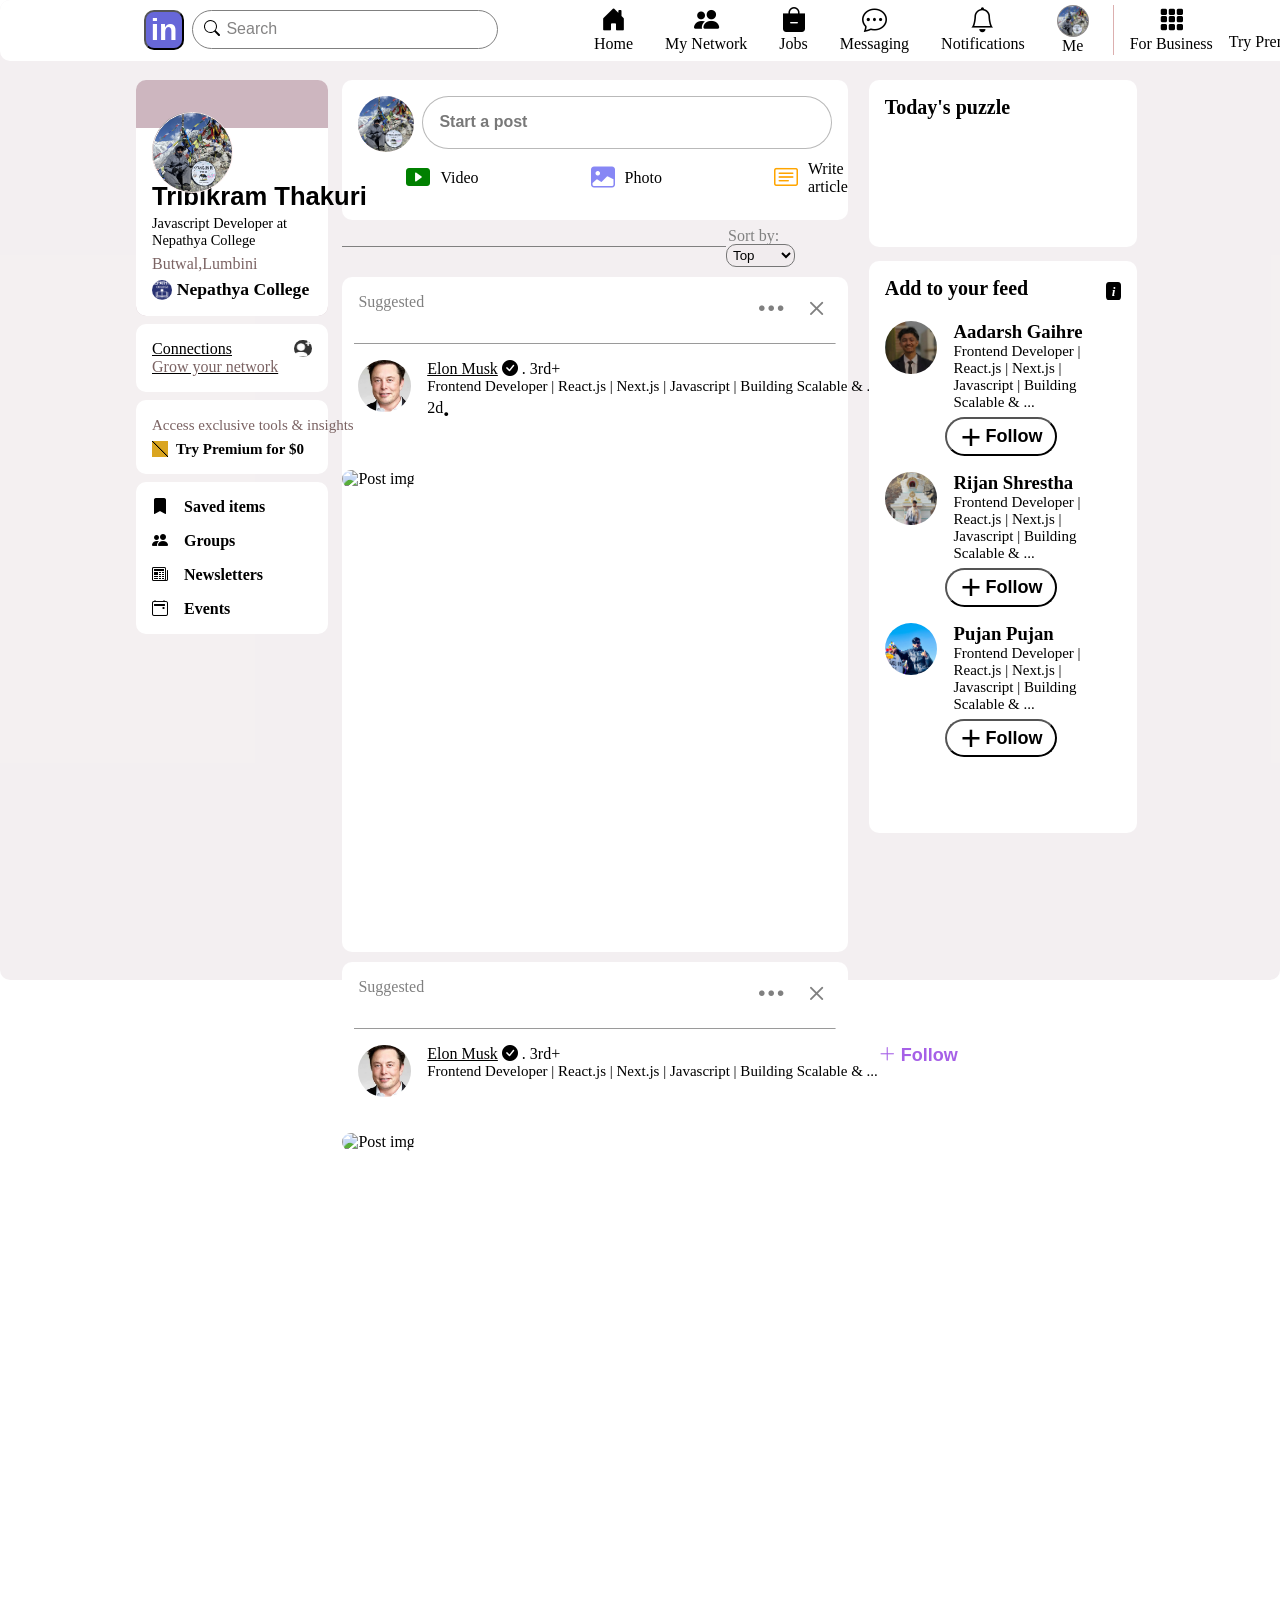
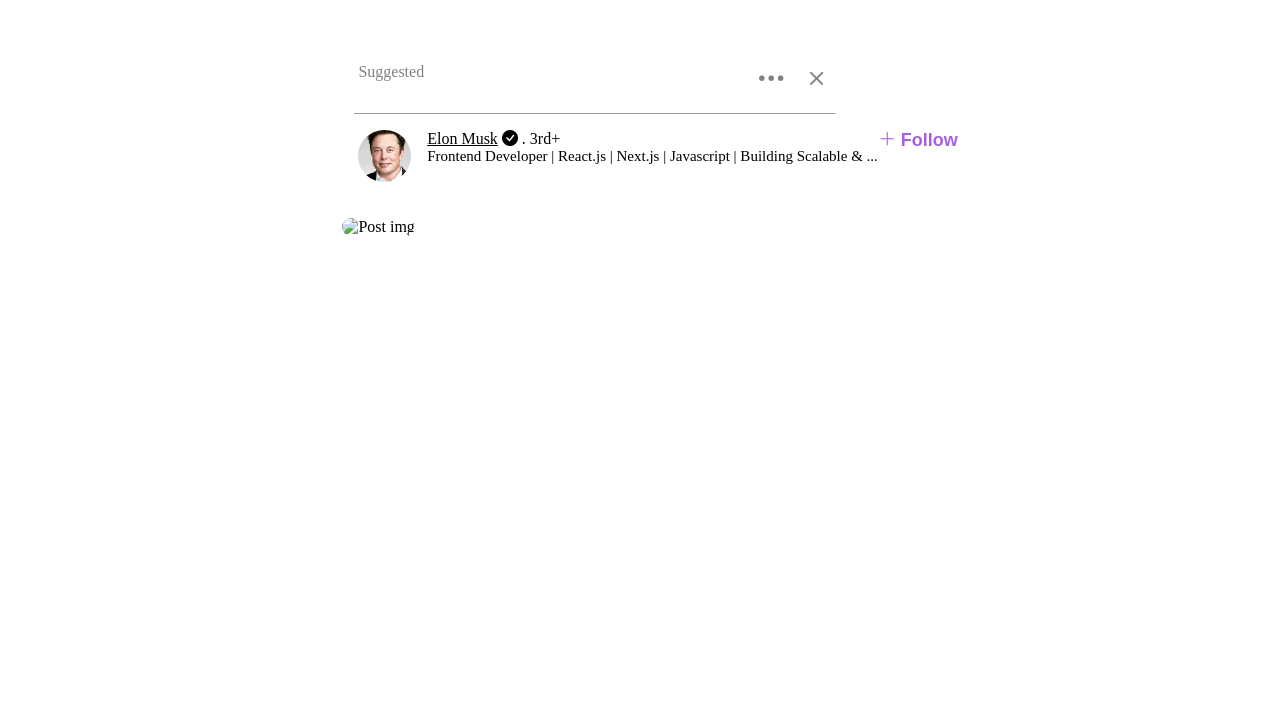
==== commit 89bbabf0: "Add post time display and today's puzzle section to the homepage" ====
--- a/index.html
+++ b/index.html
@@ -192,6 +192,11 @@
                   Building Scalable & ...
                 </p>
               </div>
+              <div class="post_time">
+                <span>2d</span>
+                <span class="dot">.</span>
+                <i class="bi bi-globe-americas-fill"></i>
+              </div>
             </div>
             <button class="btn_follow">
               <i class="bi bi-plus-lg"></i>
@@ -205,7 +210,6 @@
             />
           </div>
         </div>
-
         <div class="sec2_box2">
           <div class="top">
             <span class="top_word">Suggested</span>
@@ -247,7 +251,6 @@
             />
           </div>
         </div>
-
         <div class="sec2_box2">
           <div class="top">
             <span class="top_word">Suggested</span>
@@ -292,7 +295,13 @@
       </section>
 
       <section class="sec" id="sec3">
-        <div class="sec3_box1"></div>
+        <div class="sec3_box1">
+          <span class="sec3_today_puzzle">Today's puzzle</span>
+          <div class="sec3_puzzle">
+
+          </div>
+        </div>
+
         <div class="sec3_box2">
           <div class="add_to_feed">
             <span class="text_feed">Add to your feed</span>
@@ -370,7 +379,7 @@
           </div>
         </div>
 
-        <div class="sec3_box3"></div>
+        <!-- <div class="sec3_box3"></div> -->
       </section>
     </section>
   </body>
--- a/style.css
+++ b/style.css
@@ -158,12 +158,12 @@
   align-items: center;
   display: flex;
   justify-content: center;
-  & img{
+  & img {
     /* border: 2px solid rgb(255, 240, 240); */
-  border-radius: 50%;
-  width: 30px;
-  aspect-ratio: 1/1;
-  object-fit: cover;
+    border-radius: 50%;
+    width: 30px;
+    aspect-ratio: 1/1;
+    object-fit: cover;
   }
 }
 
@@ -267,7 +267,7 @@
 }
 .sec1_box1 {
   height: 18%;
-  min-width: 13rem;
+  /* min-width: 13rem; */
   background-color: rgb(205, 182, 191);
   /* pading: 1rem; */
   /* border: 1px solid rgb(117, 125, 120); */
@@ -342,13 +342,13 @@
   &:hover {
     cursor: pointer;
   }
-  & img{
-   border: 1px solid rgb(255, 240, 240);
-   object-fit:cover;
-   width: 79px;
-   aspect-ratio: 1/1;
-   border-radius: 50%;
- }
+  & img {
+    border: 1px solid rgb(255, 240, 240);
+    object-fit: cover;
+    width: 79px;
+    aspect-ratio: 1/1;
+    border-radius: 50%;
+  }
 }
 
 .bio {
@@ -511,7 +511,6 @@
   }
 }
 
-
 .sec1_box4_first {
   /* padding-left: 1rem; */
   display: flex;
@@ -578,12 +577,11 @@
   &:hover {
     cursor: pointer;
   }
-  & img{
+  & img {
     object-fit: cover;
     width: 56px;
     aspect-ratio: 1/1;
     border-radius: 50%;
-
   }
 }
 .sec2_box1_first_flex {
@@ -721,7 +719,6 @@
 
 .bottom {
   padding: 1rem;
-  margin-top: 1rem;
   display: flex;
   margin-left: 0;
 }
@@ -748,7 +745,18 @@
       font-size: 15px;
     }
   }
-}
+  & .post_time {
+    display: flex;
+    align-items: center;
+    & .dot {
+      font-size: 1.5em;
+      font-weight: bolder;
+      display: flex;
+      align-items: center;
+    }
+  }
+}
+
 .btn_follow {
   background-color: white;
   font-size: 18px;
@@ -759,16 +767,21 @@
   color: rgb(166, 96, 231);
 }
 
-.sec2_img{
-margin-top: 2rem;
+.sec2_img {
+  margin-top: 1rem;
+}
+
+.sec3_today_puzzle {
+  font-size: 20px;
+  font-weight: bold;
 }
 
 .add_to_feed {
   display: flex;
   justify-content: space-between;
-  & .text_feed{
-font-size: 20px;
-font-weight: bold;
+  & .text_feed {
+    font-size: 20px;
+    font-weight: bold;
   }
   & .i {
     margin-top: 5px;
@@ -776,7 +789,7 @@
     padding-top: 2px;
     font-style: italic;
     font-size: smaller;
-    font-weight:bolder;
+    font-weight: bolder;
     color: white;
     width: 15px;
     background-color: black;
@@ -785,14 +798,16 @@
   }
 }
 
-
-.follow_ppl_first, .follow_ppl_second, .follow_ppl_third{
+.follow_ppl_first,
+.follow_ppl_second,
+.follow_ppl_third {
   margin-top: 1rem;
   display: flex;
   margin-left: 0;
-
-}
-.follow_ppl_first_text,.follow_ppl_second_text, .follow_ppl_third_text{
+}
+.follow_ppl_first_text,
+.follow_ppl_second_text,
+.follow_ppl_third_text {
   margin: 1rem;
   margin-top: 0;
   margin-right: 0;
@@ -808,11 +823,11 @@
     }
   }
 }
-  .follow_ppl_btn{
-    margin-top: -0.6rem;
-    height: 2.4rem;
-    width: 7rem;
-    margin-left: 3.8rem;
+.follow_ppl_btn {
+  margin-top: -0.6rem;
+  height: 2.4rem;
+  width: 7rem;
+  margin-left: 3.8rem;
   background-color: white;
   display: flex;
   gap: 0.3rem;
@@ -820,17 +835,15 @@
   align-items: center;
   justify-content: center;
   border-radius: 20px;
-  & i{
+  & i {
     font-size: 35px;
     font-weight: 200;
   }
-  & span{
+  & span {
     font-size: 18px;
     font-weight: bold;
-
-  }
-    &:hover {
-        cursor: pointer;
-      }
-  }
-
+  }
+  &:hover {
+    cursor: pointer;
+  }
+}
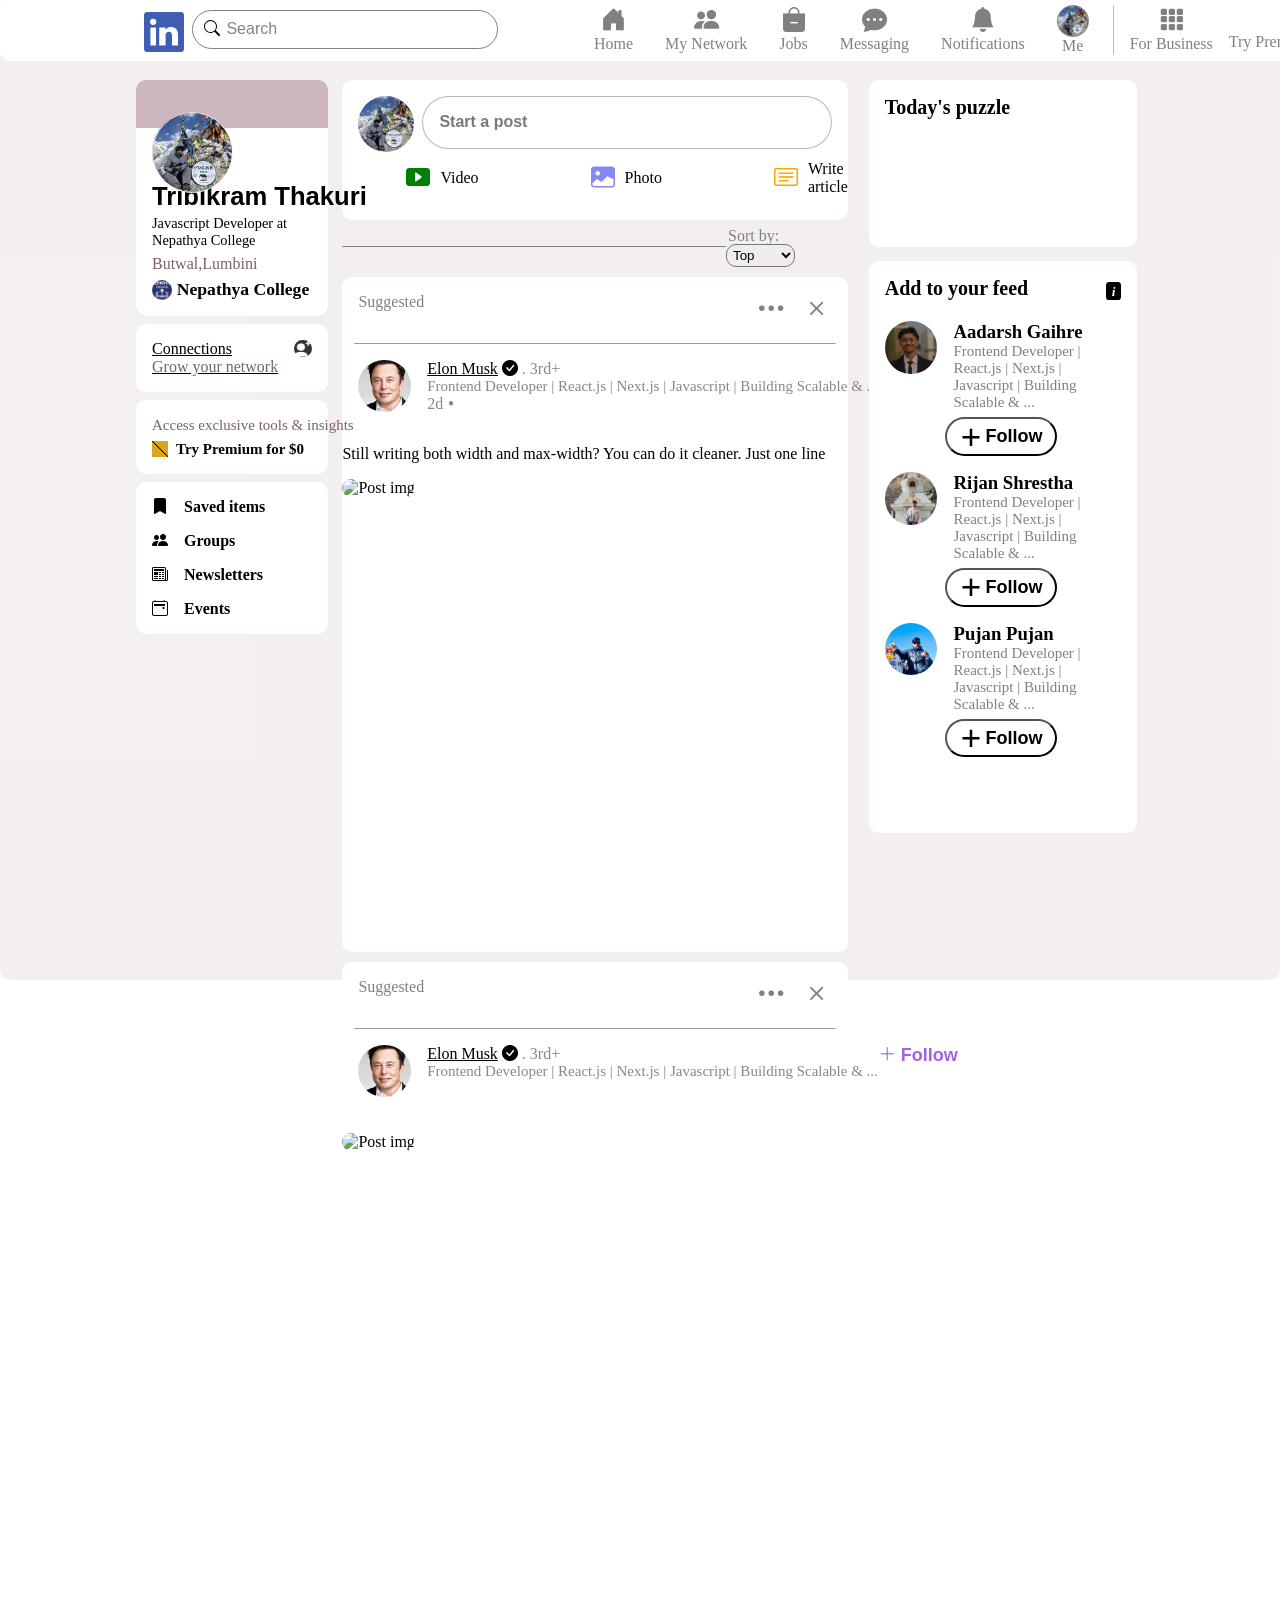
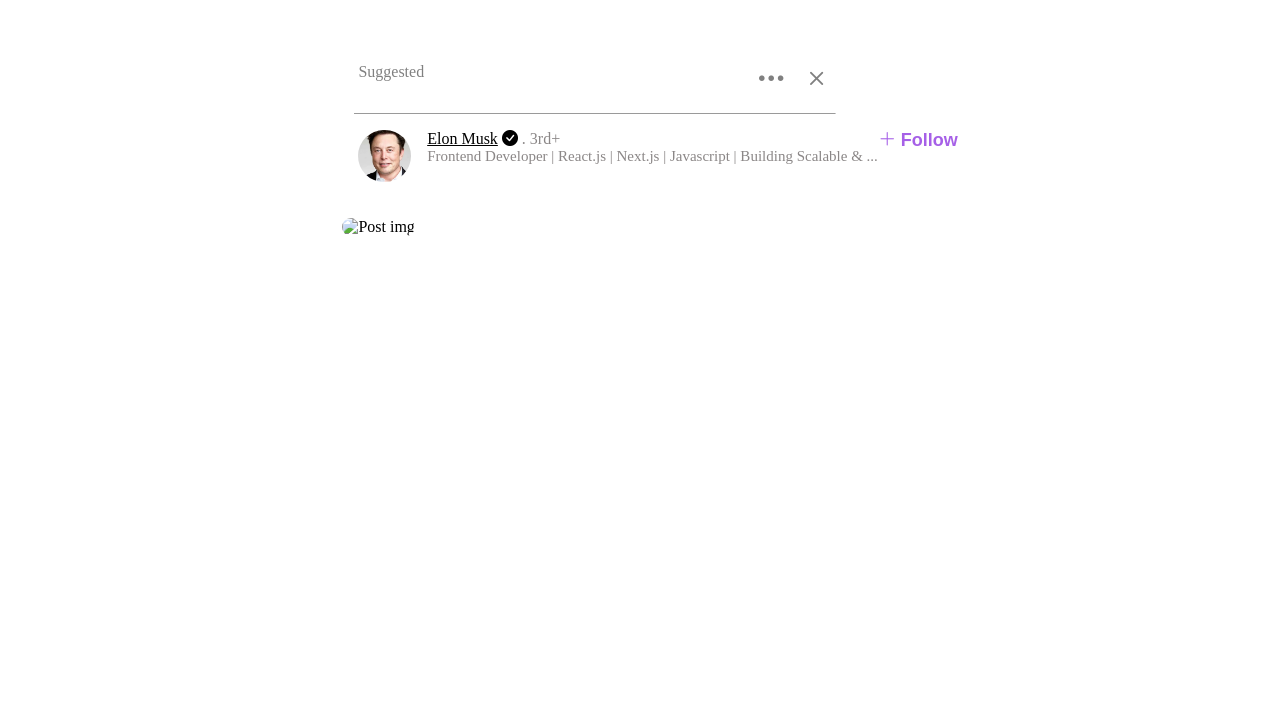
==== commit 55842db1: "Refactor navbar icons and enhance styling for improved user experience" ====
--- a/index.html
+++ b/index.html
@@ -13,33 +13,30 @@
   <body>
     <nav class="navbar">
       <div class="logoNsearch">
-        <button class="btn_in">
-          <span class="txt_in">in</span>
-        </button>
+        <i class="bi bi-linkedin"></i>
         <div class="search-container">
           <input type="text" class="search" placeholder="Search" />
         </div>
       </div>
-
       <div class="navbar_middle_icon">
-        <div class="home">
+        <div class="home hover">
           <i class="bi bi-house-door-fill"></i>
           <span>Home</span>
         </div>
-        <div class="my_network">
+        <div class="my_network hover">
           <i class="bi bi-people-fill"></i>
           <span>My Network</span>
         </div>
-        <div class="jobs">
+        <div class="jobs hover">
           <i class="bi bi-bag-dash-fill"></i>
           <span>Jobs</span>
         </div>
-        <div class="messaging">
-          <i class="bi bi-chat-dots"></i>
+        <div class="messaging hover">
+          <i class="bi bi-chat-dots-fill"></i>
           <span>Messaging</span>
         </div>
-        <div class="notification">
-          <i class="bi bi-bell"></i>
+        <div class="notification hover">
+          <i class="bi bi-bell-fill"></i>
           <span>Notifications</span>
         </div>
         <div class="me">
@@ -194,7 +191,7 @@
               </div>
               <div class="post_time">
                 <span>2d</span>
-                <span class="dot">.</span>
+                <span class="dot">•</span>
                 <i class="bi bi-globe-americas-fill"></i>
               </div>
             </div>
@@ -203,6 +200,11 @@
               <span>Follow</span>
             </button>
           </div>
+
+          <p sec2_description>
+            Still writing both width and max-width? You can do it cleaner. Just
+            one line
+          </p>
           <div class="sec2_img">
             <img
               src="https://picsum.photos/seed/linkedin-10/624/354"
@@ -297,9 +299,7 @@
       <section class="sec" id="sec3">
         <div class="sec3_box1">
           <span class="sec3_today_puzzle">Today's puzzle</span>
-          <div class="sec3_puzzle">
-
-          </div>
+          <div class="sec3_puzzle"></div>
         </div>
 
         <div class="sec3_box2">
--- a/style.css
+++ b/style.css
@@ -18,6 +18,10 @@
   top: 0;
   position: fixed;
   z-index: 100;
+  & i,
+  span {
+    color: grey;
+  }
 }
 .logoNsearch {
   display: flex;
@@ -33,6 +37,14 @@
   input::placeholder {
     color: rgb(132, 131, 131);
     font-weight: 100;
+  }
+  & i {
+    color: rgb(63, 94, 179);
+    align-items: center;
+    font-size: 40px;
+    height: 2.5rem;
+    width: 2.5rem;
+    border-radius: none;
   }
 }
 .search-container {
@@ -54,15 +66,6 @@
     padding-left: 11%;
   }
 }
-.btn_in {
-  background-color: rgba(86, 86, 212, 0.897);
-  color: white;
-  align-items: center;
-  font-size: 22px;
-  height: 2.5rem;
-  width: 2.5rem;
-  border-radius: none;
-}
 .txt_in {
   font-weight: 900;
   font-size: 30px;
@@ -82,13 +85,23 @@
   flex-direction: column;
   justify-content: center;
   text-align: center;
-  &:hover {
-    cursor: pointer;
-  }
   & i {
     font-size: 25px;
   }
 }
+
+.hover:hover {
+  & i {
+    cursor: pointer;
+    color: black !important;
+  }
+  
+  & span {
+    cursor: pointer;
+    color: black !important;
+  }
+}
+
 .my_network {
   display: flex;
   flex-direction: column;
@@ -707,6 +720,11 @@
   margin: auto;
 }
 
+.bottom {
+  padding: 1rem;
+  display: flex;
+  margin-left: 0;
+}
 .sec2_box2_profile img {
   object-fit: cover;
   width: 3.3rem;
@@ -717,11 +735,6 @@
   }
 }
 
-.bottom {
-  padding: 1rem;
-  display: flex;
-  margin-left: 0;
-}
 .sec2_box2_text {
   margin: 1rem;
   margin-top: 0;
@@ -732,9 +745,15 @@
   & h3:hover {
     color: blue;
   }
-  & i,
-  span {
-    margin-left: 0rem;
+
+  .name {
+    & span {
+      color: rgb(139, 135, 135);
+    }
+    & i,
+    span {
+      margin-left: 0rem;
+    }
   }
   .profession {
     & p {
@@ -743,18 +762,27 @@
       }
       white-space: nowrap;
       font-size: 15px;
+      color: rgb(139, 135, 135);
     }
   }
   & .post_time {
     display: flex;
     align-items: center;
+    gap: 5px;
+    color: rgb(139, 135, 135);
     & .dot {
-      font-size: 1.5em;
-      font-weight: bolder;
+      font-size: 1em;
+      font-weight: bold;
       display: flex;
       align-items: center;
     }
-  }
+    & i {
+      color: rgb(89, 86, 86);
+    }
+  }
+}
+.sec2_description {
+  margin: 1rem;
 }
 
 .btn_follow {
@@ -820,6 +848,7 @@
         cursor: pointer;
       }
       font-size: 15px;
+      color: grey;
     }
   }
 }
